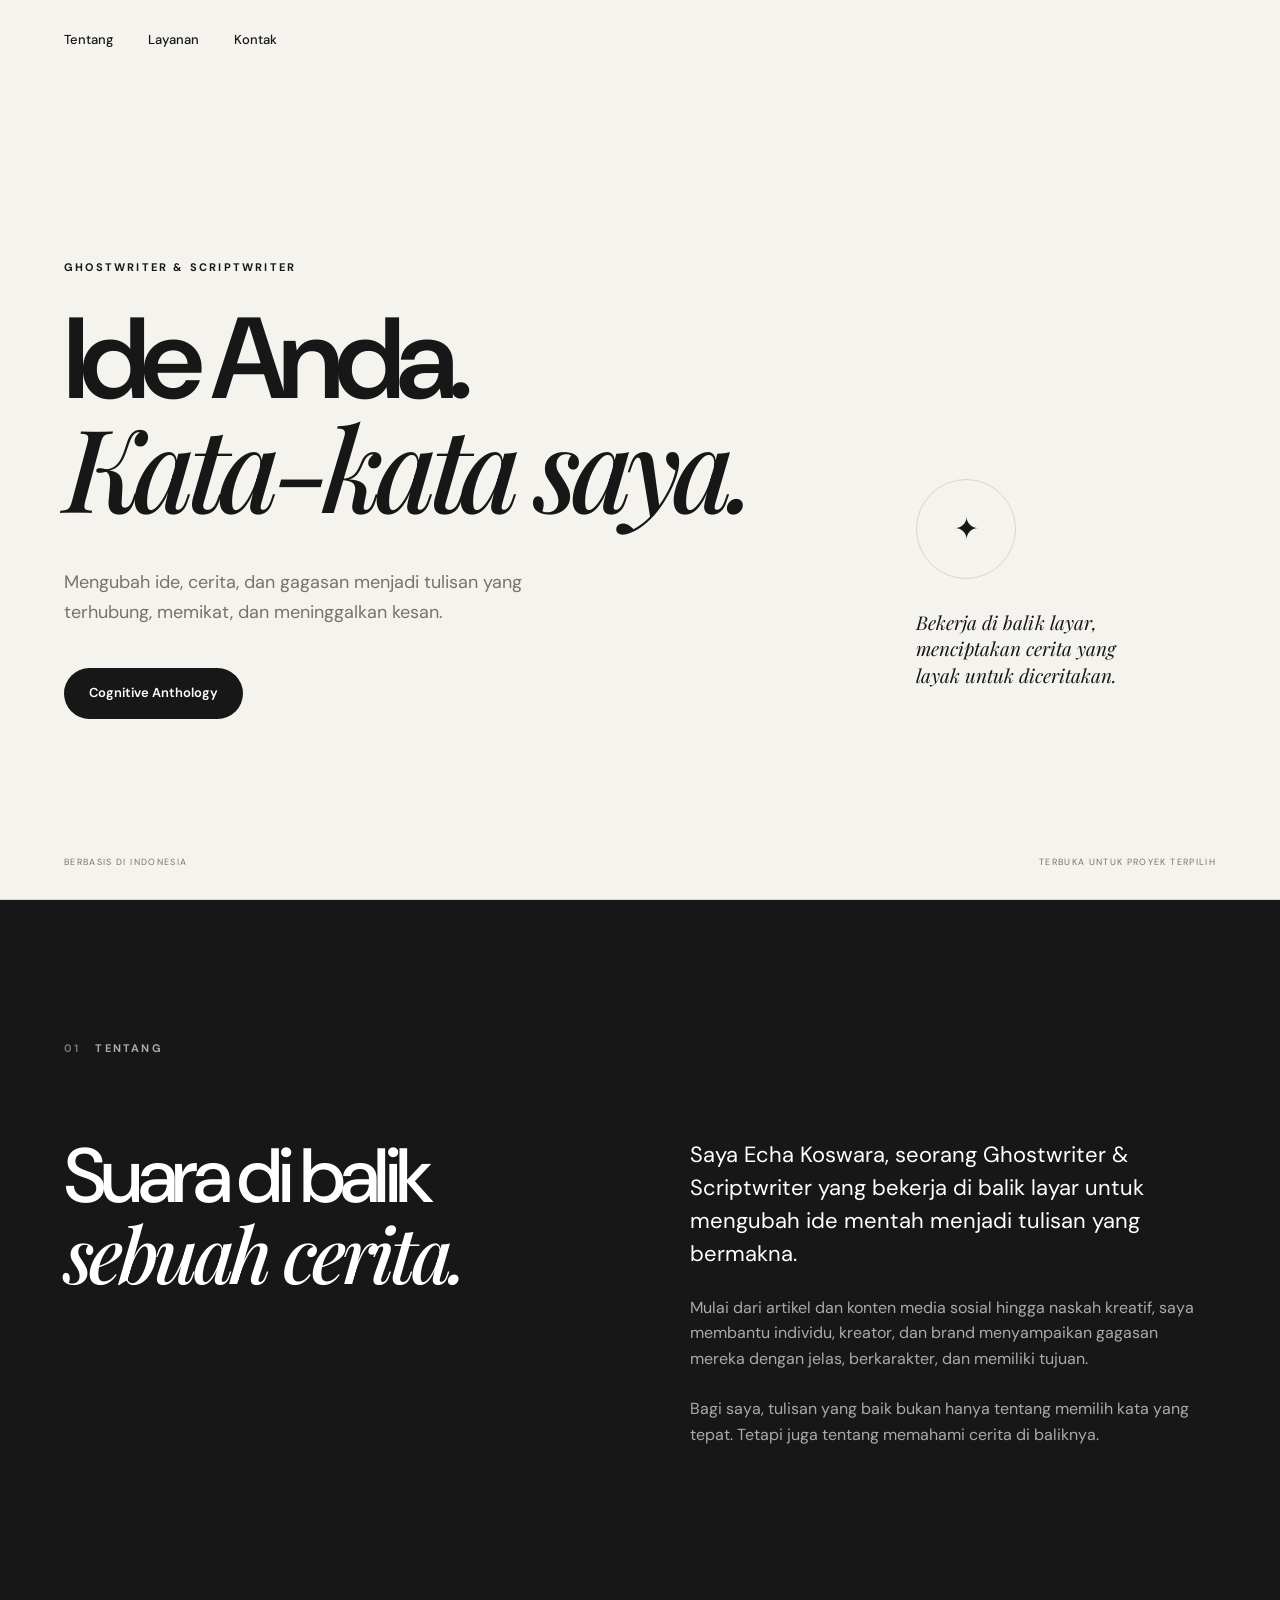
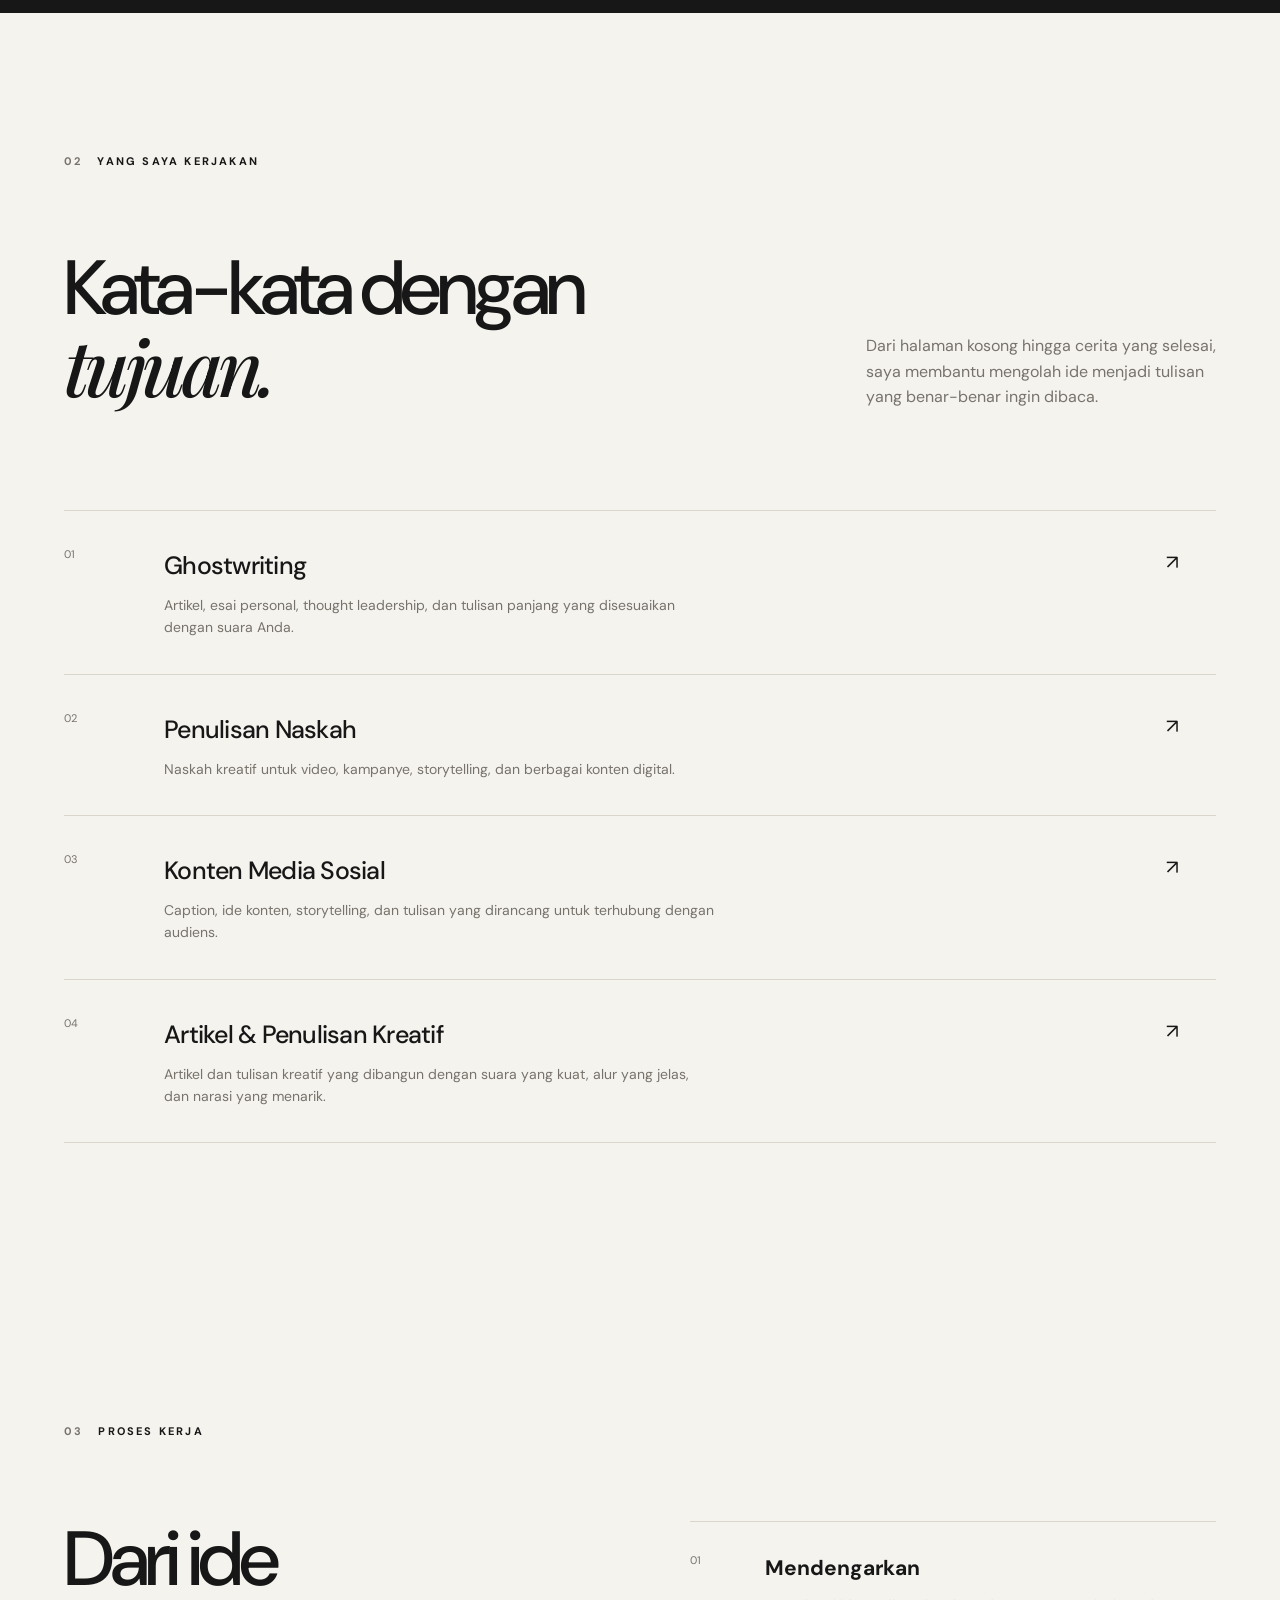
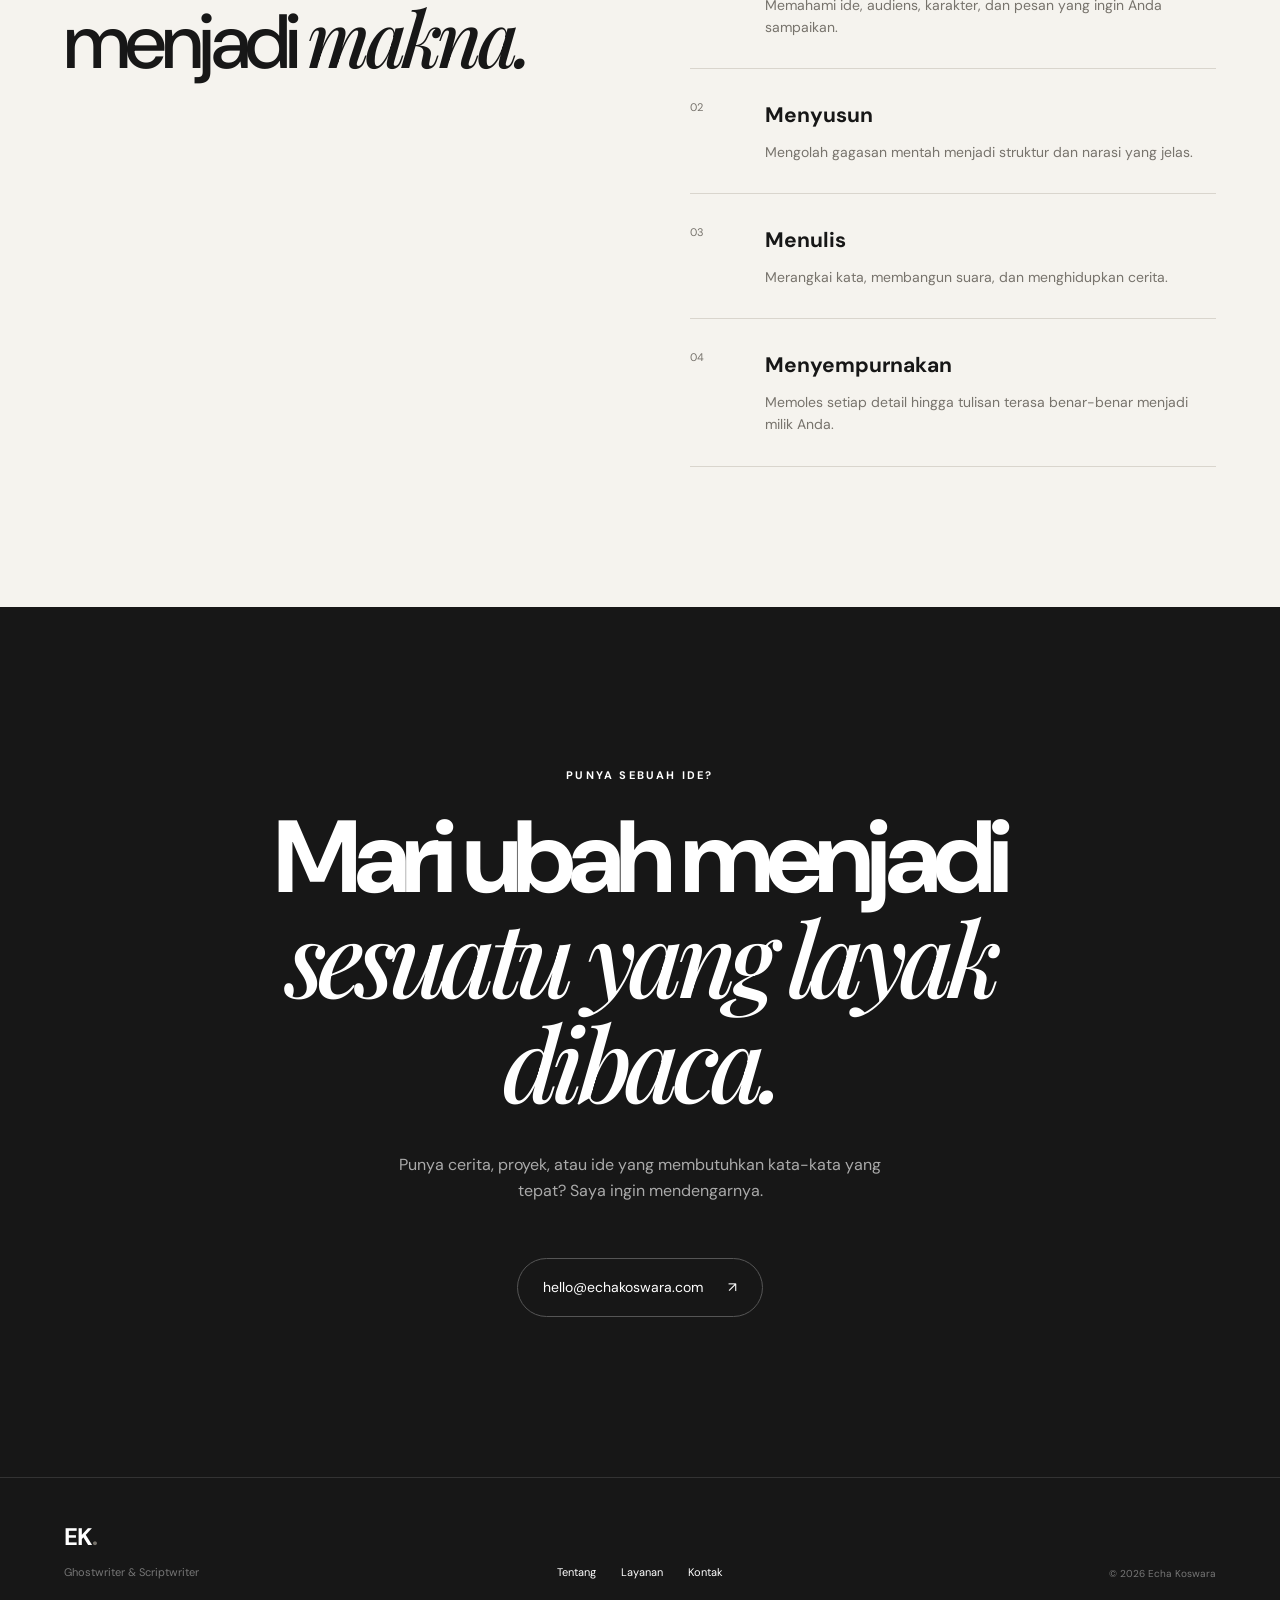
==== index.html @ 8ec965e2 "Update index.html" ====
<!DOCTYPE html>
<html lang="id">
<head>
    <meta charset="UTF-8">
    <meta name="viewport" content="width=device-width, initial-scale=1.0">
    <meta name="google-site-verification" content="iQ-U7JROlZzHnOO3vIZvN1holtlpdHGsAjuAypx9b2Y" />

    <title>Echa Koswara — Ghostwriter & Scriptwriter</title>
    <meta
        name="description"
        content="Echa Koswara adalah Ghostwriter & Scriptwriter yang mengubah ide menjadi tulisan, cerita, artikel, konten media sosial, dan naskah kreatif."
    >

    <link rel="stylesheet" href="style.css">

    <!-- Google Fonts -->
    <link rel="preconnect" href="https://fonts.googleapis.com">
    <link rel="preconnect" href="https://fonts.gstatic.com" crossorigin>

    <link
        href="https://fonts.googleapis.com/css2?family=DM+Sans:wght@400;500;600;700&family=Playfair+Display:ital,wght@0,500;0,600;1,500;1,600&display=swap"
        rel="stylesheet"
    >

<script type="application/ld+json">
{
  "@context": "https://schema.org",
  "@graph": [
    {
      "@type": "Person",
      "@id": "https://echa-koswara.github.io/#person",
      "name": "Echa Koswara",
      "url": "https://echa-koswara.github.io/",
      "jobTitle": "Ghostwriter & Scriptwriter",
      "description": "Echa Koswara adalah Ghostwriter & Scriptwriter yang mengubah ide, cerita, dan gagasan menjadi tulisan yang terhubung, memikat, dan meninggalkan kesan.",
     
    "sameAs": [
        "https://about.me/echakoswara",
        "https://medium.com/@mirrorless.bandung"
      ],
     
    "knowsAbout": [
        "Ghostwriting",
        "Scriptwriting",
        "Penulisan Kreatif",
        "Penulisan Artikel",
        "Konten Media Sosial",
        "Storytelling"
      ]
    },
    {
      "@type": "WebSite",
      "@id": "https://echa-koswara.github.io/#website",
      "url": "https://echa-koswara.github.io/",
      "name": "Echa Koswara — Ghostwriter & Scriptwriter",
      "description": "Portfolio dan profil Echa Koswara, Ghostwriter & Scriptwriter.",
      "publisher": {
        "@id": "https://echa-koswara.github.io/#person"
      },
      "inLanguage": "id-ID"
    }
  ]
}
</script>
    
</head>

<body>

    <!-- ================= NAVIGASI ================= -->
    <header class="navbar">
        <div class="container nav-container">

            <nav class="nav-links">
                <a href="#about">Tentang</a>
                <a href="#services">Layanan</a>
                <a href="#contact">Kontak</a>
            </nav>

        </div>
    </header>


    <main>

        <!-- ================= HERO ================= -->
        <section id="home" class="hero">

            <div class="container hero-container">

                <div class="hero-content">

                    <p class="eyebrow">
                        GHOSTWRITER & SCRIPTWRITER
                    </p>

                    <h1>
                        Ide Anda.
                        <br>
                        <em>Kata-kata saya.</em>
                    </h1>

                    <p class="hero-description">
                        Mengubah ide, cerita, dan gagasan menjadi tulisan
                        yang terhubung, memikat, dan meninggalkan kesan.
                    </p>

                    <div class="hero-actions">

                        <a href="/cognitive-anthologi/" class="button button-dark">
                            Cognitive Anthology 
                        </a>

                    </div>

                </div>


                <div class="hero-side">

                    <div class="hero-mark">
                        <span>✦</span>
                    </div>

                    <p>
                        Bekerja di balik layar,
                        menciptakan cerita yang layak untuk diceritakan.
                    </p>

                </div>

            </div>


            <div class="hero-bottom">

                <span>
                    BERBASIS DI INDONESIA
                </span>

                <span>
                    TERBUKA UNTUK PROYEK TERPILIH
                </span>

            </div>

        </section>


        <!-- ================= TENTANG ================= -->
        <section id="about" class="section about">

            <div class="container">

                <div class="section-label">
                    <span>01</span>
                    TENTANG
                </div>


                <div class="about-grid">

                    <div>

                        <h2>
                            Suara di balik
                            <em>sebuah cerita.</em>
                        </h2>

                    </div>


                    <div class="about-text">

                        <p class="large-text">
                            Saya Echa Koswara, seorang Ghostwriter &
                            Scriptwriter yang bekerja di balik layar
                            untuk mengubah ide mentah menjadi tulisan
                            yang bermakna.
                        </p>

                        <p>
                            Mulai dari artikel dan konten media sosial
                            hingga naskah kreatif, saya membantu individu,
                            kreator, dan brand menyampaikan gagasan mereka
                            dengan jelas, berkarakter, dan memiliki tujuan.
                        </p>

                        <p>
                            Bagi saya, tulisan yang baik bukan hanya
                            tentang memilih kata yang tepat. Tetapi juga
                            tentang memahami cerita di baliknya.
                        </p>

                    </div>

                </div>

            </div>

        </section>


        <!-- ================= LAYANAN ================= -->
        <section id="services" class="section services">

            <div class="container">

                <div class="section-label">
                    <span>02</span>
                    YANG SAYA KERJAKAN
                </div>


                <div class="services-header">

                    <h2>
                        Kata-kata dengan
                        <em>tujuan.</em>
                    </h2>

                    <p>
                        Dari halaman kosong hingga cerita yang selesai,
                        saya membantu mengolah ide menjadi tulisan
                        yang benar-benar ingin dibaca.
                    </p>

                </div>


                <div class="service-list">

                    <!-- SERVICE 01 -->
                    <article class="service-item">

                        <span class="service-number">
                            01
                        </span>

                        <div>

                            <h3>
                                Ghostwriting
                            </h3>

                            <p>
                                Artikel, esai personal, thought leadership,
                                dan tulisan panjang yang disesuaikan
                                dengan suara Anda.
                            </p>

                        </div>

                        <span class="service-arrow">
                            ↗
                        </span>

                    </article>


                    <!-- SERVICE 02 -->
                    <article class="service-item">

                        <span class="service-number">
                            02
                        </span>

                        <div>

                            <h3>
                                Penulisan Naskah
                            </h3>

                            <p>
                                Naskah kreatif untuk video, kampanye,
                                storytelling, dan berbagai konten digital.
                            </p>

                        </div>

                        <span class="service-arrow">
                            ↗
                        </span>

                    </article>


                    <!-- SERVICE 03 -->
                    <article class="service-item">

                        <span class="service-number">
                            03
                        </span>

                        <div>

                            <h3>
                                Konten Media Sosial
                            </h3>

                            <p>
                                Caption, ide konten, storytelling,
                                dan tulisan yang dirancang untuk
                                terhubung dengan audiens.
                            </p>

                        </div>

                        <span class="service-arrow">
                            ↗
                        </span>

                    </article>


                    <!-- SERVICE 04 -->
                    <article class="service-item">

                        <span class="service-number">
                            04
                        </span>

                        <div>

                            <h3>
                                Artikel & Penulisan Kreatif
                            </h3>

                            <p>
                                Artikel dan tulisan kreatif yang
                                dibangun dengan suara yang kuat,
                                alur yang jelas, dan narasi yang menarik.
                            </p>

                        </div>

                        <span class="service-arrow">
                            ↗
                        </span>

                    </article>

                </div>

            </div>

        </section>


        <!-- ================= PROSES ================= -->
        <section class="section process">

            <div class="container">

                <div class="section-label">
                    <span>03</span>
                    PROSES KERJA
                </div>


                <div class="process-grid">

                    <div>

                        <h2>
                            Dari ide
                            <br>
                            menjadi <em>makna.</em>
                        </h2>

                    </div>


                    <div class="process-list">

                        <!-- PROSES 01 -->
                        <div class="process-item">

                            <span>
                                01
                            </span>

                            <div>

                                <h3>
                                    Mendengarkan
                                </h3>

                                <p>
                                    Memahami ide, audiens, karakter,
                                    dan pesan yang ingin Anda sampaikan.
                                </p>

                            </div>

                        </div>


                        <!-- PROSES 02 -->
                        <div class="process-item">

                            <span>
                                02
                            </span>

                            <div>

                                <h3>
                                    Menyusun
                                </h3>

                                <p>
                                    Mengolah gagasan mentah menjadi
                                    struktur dan narasi yang jelas.
                                </p>

                            </div>

                        </div>


                        <!-- PROSES 03 -->
                        <div class="process-item">

                            <span>
                                03
                            </span>

                            <div>

                                <h3>
                                    Menulis
                                </h3>

                                <p>
                                    Merangkai kata, membangun suara,
                                    dan menghidupkan cerita.
                                </p>

                            </div>

                        </div>


                        <!-- PROSES 04 -->
                        <div class="process-item">

                            <span>
                                04
                            </span>

                            <div>

                                <h3>
                                    Menyempurnakan
                                </h3>

                                <p>
                                    Memoles setiap detail hingga tulisan
                                    terasa benar-benar menjadi milik Anda.
                                </p>

                            </div>

                        </div>

                    </div>

                </div>

            </div>

        </section>


        <!-- ================= KONTAK ================= -->
        <section id="contact" class="contact">

            <div class="container contact-container">

                <p class="eyebrow">
                    PUNYA SEBUAH IDE?
                </p>

                <h2>
                    Mari ubah menjadi
                    <br>
                    <em>sesuatu yang layak dibaca.</em>
                </h2>

                <p>
                    Punya cerita, proyek, atau ide yang membutuhkan
                    kata-kata yang tepat? Saya ingin mendengarnya.
                </p>

                <a
                    href="mirrorless.bandung@gmail.com"
                    class="contact-button"
                >
                    hello@echakoswara.com
                    <span>↗</span>
                </a>

            </div>

        </section>

    </main>


    <!-- ================= FOOTER ================= -->
    <footer>

        <div class="container footer-container">

            <div>

                <a href="#home" class="logo">
                    EK<span>.</span>
                </a>

                <p>
                    Ghostwriter & Scriptwriter
                </p>

            </div>


            <div class="footer-links">

                <a href="#about">
                    Tentang
                </a>

                <a href="#services">
                    Layanan
                </a>

                <a href="#contact">
                    Kontak
                </a>

            </div>


            <div class="copyright">
                © 2026 Echa Koswara
            </div>

        </div>

    </footer>

</body>
</html>
---- style.css ----
/* =====================================================
   RESET
===================================================== */

* {
    margin: 0;
    padding: 0;
    box-sizing: border-box;
}

html {
    scroll-behavior: smooth;
}

body {
    font-family: "DM Sans", sans-serif;
    background: #f5f3ee;
    color: #171717;
    line-height: 1.6;
}

a {
    color: inherit;
    text-decoration: none;
}

img {
    max-width: 100%;
    display: block;
}


/* =====================================================
   VARIABLES
===================================================== */

:root {
    --background: #f5f3ee;
    --dark: #171717;
    --muted: #77736c;
    --line: #d9d5cd;
    --white: #ffffff;

    --container: 1180px;
}


/* =====================================================
   GLOBAL
===================================================== */

.container {
    width: min(90%, var(--container));
    margin: 0 auto;
}

.section {
    padding: 140px 0;
}

.section-label {
    display: flex;
    align-items: center;
    gap: 15px;

    margin-bottom: 80px;

    font-size: 11px;
    font-weight: 700;
    letter-spacing: 0.2em;
}

.section-label span {
    color: var(--muted);
}


/* =====================================================
   NAVIGATION
===================================================== */

.navbar {
    position: absolute;
    top: 0;
    left: 0;
    width: 100%;
    z-index: 10;
    padding: 30px 0;
}

.nav-container {
    display: flex;
    align-items: center;
    justify-content: space-between;
}

.logo {
    font-size: 24px;
    font-weight: 700;
    letter-spacing: -0.05em;
}

.logo span {
    color: #77736c;
}

.nav-links {
    display: flex;
    gap: 35px;

    font-size: 13px;
    font-weight: 500;
}

.nav-links a {
    position: relative;
}

.nav-links a::after {
    content: "";

    position: absolute;
    left: 0;
    bottom: -5px;

    width: 0;
    height: 1px;

    background: currentColor;

    transition: width 0.3s ease;
}

.nav-links a:hover::after {
    width: 100%;
}

.nav-button {
    padding: 11px 20px;

    border: 1px solid var(--dark);
    border-radius: 100px;

    font-size: 12px;
    font-weight: 600;

    transition: 0.3s ease;
}

.nav-button:hover {
    background: var(--dark);
    color: var(--white);
}


/* =====================================================
   HERO
===================================================== */

.hero {
    min-height: 100vh;
    padding-top: 180px;
    padding-bottom: 100px;

    display: flex;
    flex-direction: column;
    justify-content: center;

    position: relative;

    border-bottom: 1px solid var(--line);
}

.hero-container {
    width: min(90%, 1180px);
    margin-left: auto;
    margin-right: auto;

    display: grid;
    grid-template-columns: minmax(0, 1fr) 300px;
    gap: 80px;
    align-items: center;
}

.eyebrow {
    font-size: 11px;
    font-weight: 700;
    letter-spacing: 0.2em;
    margin-bottom: 25px;
}

.hero-content {
    position: relative;
    z-index: 1;
}

.hero .eyebrow {
    display: block;
    margin-bottom: 30px;
    line-height: 1.4;
}

.hero h1 {
    font-size: clamp(60px, 9vw, 125px);
    line-height: 0.92;
    letter-spacing: -0.07em;
    font-weight: 600;
}

.hero h1 em {
    font-family: "Playfair Display", serif;
    font-weight: 500;
}

.hero-description {
    max-width: 510px;

    margin-top: 40px;

    font-size: 18px;
    line-height: 1.7;
    color: var(--muted);
}

.hero-actions {
    display: flex;
    align-items: center;
    gap: 30px;

    margin-top: 40px;
}

.button {
    display: inline-block;

    padding: 15px 25px;

    border-radius: 100px;

    font-size: 13px;
    font-weight: 600;

    transition: 0.3s ease;
}

.button-dark {
    background: var(--dark);
    color: var(--white);
}

.button-dark:hover {
    transform: translateY(-3px);
}

.text-link {
    font-size: 13px;
    font-weight: 600;

    border-bottom: 1px solid var(--dark);
    padding-bottom: 4px;
}

.hero-side {
    align-self: end;

    padding-bottom: 30px;
}

.hero-mark {
    width: 100px;
    height: 100px;

    display: flex;
    align-items: center;
    justify-content: center;

    border: 1px solid var(--line);
    border-radius: 50%;

    margin-bottom: 30px;
}

.hero-mark span {
    font-size: 30px;
}

.hero-side p {
    max-width: 220px;

    font-family: "Playfair Display", serif;
    font-style: italic;

    font-size: 19px;
    line-height: 1.4;
}

.hero-bottom {
    position: absolute;
    bottom: 30px;
    left: 50%;

    width: min(90%, var(--container));

    transform: translateX(-50%);

    display: flex;
    justify-content: space-between;

    font-size: 9px;
    letter-spacing: 0.15em;
    color: var(--muted);
}


/* =====================================================
   ABOUT
===================================================== */

.about {
    background: var(--dark);
    color: var(--white);
}

.about .section-label {
    color: #aaa;
}

.about-grid {
    display: grid;
    grid-template-columns: 1fr 1fr;
    gap: 100px;
}

.about h2,
.services h2,
.work h2,
.process h2 {
    font-size: clamp(45px, 6vw, 80px);
    line-height: 1;
    letter-spacing: -0.06em;
    font-weight: 500;
}

.about h2 em,
.services h2 em,
.work h2 em,
.process h2 em,
.contact h2 em {
    font-family: "Playfair Display", serif;
    font-weight: 500;
}

.about-text {
    max-width: 550px;
}

.about-text p {
    color: #aaa;
    margin-bottom: 25px;
}

.about-text .large-text {
    color: var(--white);

    font-size: 22px;
    line-height: 1.5;
}


/* =====================================================
   SERVICES
===================================================== */

.services-header {
    display: grid;
    grid-template-columns: 1fr 350px;
    gap: 80px;

    margin-bottom: 100px;
}

.services-header p,
.work-header p {
    color: var(--muted);
    align-self: end;
}

.service-list {
    border-top: 1px solid var(--line);
}

.service-item {
    display: grid;
    grid-template-columns: 70px 1fr 50px;
    gap: 30px;

    padding: 35px 0;

    border-bottom: 1px solid var(--line);

    transition: padding 0.3s ease;
}

.service-item:hover {
    padding-left: 15px;
    padding-right: 15px;
}

.service-number {
    font-size: 11px;
    color: var(--muted);
}

.service-item h3 {
    margin-bottom: 8px;

    font-size: 25px;
    font-weight: 500;
    letter-spacing: -0.03em;
}

.service-item p {
    max-width: 550px;

    color: var(--muted);
    font-size: 14px;
}

.service-arrow {
    font-size: 20px;
}


/* =====================================================
   WORK
===================================================== */

.work {
    background: #ebe8e1;
}

.work-header {
    display: grid;
    grid-template-columns: 1fr 300px;
    gap: 80px;

    margin-bottom: 80px;
}

.work-grid {
    display: grid;
    grid-template-columns: 1.3fr 1fr;
    gap: 30px;
}

.work-card {
    background: var(--background);
}

.work-card.featured {
    grid-row: span 2;
}

.work-image {
    height: 330px;

    background:
        linear-gradient(
            135deg,
            #242424,
            #77736c
        );

    display: flex;
    align-items: center;
    justify-content: center;

    color: white;
}

.featured .work-image {
    height: 500px;
}

.work-image-two {
    background:
        linear-gradient(
            135deg,
            #aaa49a,
            #373737
        );
}

.work-image-three {
    background:
        linear-gradient(
            135deg,
            #4b4945,
            #bdb8ad
        );
}

.work-image span {
    font-family: "Playfair Display", serif;
    font-size: 80px;
    opacity: 0.5;
}

.work-info {
    padding: 25px;
}

.work-info > span {
    font-size: 9px;
    font-weight: 700;
    letter-spacing: 0.15em;
    color: var(--muted);
}

.work-info h3 {
    max-width: 500px;

    margin: 12px 0 25px;

    font-size: 25px;
    line-height: 1.2;
    font-weight: 500;
    letter-spacing: -0.03em;
}

.work-info a {
    font-size: 12px;
    font-weight: 600;

    border-bottom: 1px solid var(--dark);
    padding-bottom: 3px;
}


/* =====================================================
   PROCESS
===================================================== */

.process-grid {
    display: grid;
    grid-template-columns: 1fr 1fr;
    gap: 100px;
}

.process-list {
    border-top: 1px solid var(--line);
}

.process-item {
    display: grid;
    grid-template-columns: 50px 1fr;
    gap: 25px;

    padding: 30px 0;

    border-bottom: 1px solid var(--line);
}

.process-item > span {
    font-size: 11px;
    color: var(--muted);
}

.process-item h3 {
    font-size: 21px;
    margin-bottom: 8px;
}

.process-item p {
    max-width: 450px;

    font-size: 14px;
    color: var(--muted);
}


/* =====================================================
   CONTACT
===================================================== */

.contact {
    padding: 160px 0;

    background: var(--dark);
    color: var(--white);

    text-align: center;
}

.contact-container {
    display: flex;
    flex-direction: column;
    align-items: center;
}

.contact h2 {
    max-width: 900px;

    font-size: clamp(50px, 8vw, 110px);
    line-height: 0.95;
    letter-spacing: -0.07em;
}

.contact > .container > p:not(.eyebrow) {
    max-width: 500px;

    margin: 35px auto;

    color: #aaa;
}

.contact-button {
    display: inline-flex;
    align-items: center;
    gap: 25px;

    margin-top: 20px;

    padding: 17px 25px;

    border: 1px solid #555;
    border-radius: 100px;

    font-size: 14px;

    transition: 0.3s ease;
}

.contact-button:hover {
    background: var(--white);
    color: var(--dark);
}


/* =====================================================
   FOOTER
===================================================== */

footer {
    background: var(--dark);
    color: var(--white);

    border-top: 1px solid #333;

    padding: 40px 0;
}

.footer-container {
    display: grid;
    grid-template-columns: 1fr 1fr 1fr;

    align-items: end;
}

footer p {
    margin-top: 8px;

    color: #777;

    font-size: 11px;
}

.footer-links {
    display: flex;
    justify-content: center;
    gap: 25px;

    font-size: 11px;
}

.footer-links a:hover {
    text-decoration: underline;
}

.copyright {
    text-align: right;

    color: #777;

    font-size: 10px;
}


/* =====================================================
   RESPONSIVE — TABLET
===================================================== */

@media (max-width: 900px) {

    .section {
        padding: 100px 0;
    }

    .hero-container {
        grid-template-columns: 1fr;
    }

    .hero-side {
        display: none;
    }

    .about-grid,
    .process-grid {
        grid-template-columns: 1fr;
        gap: 60px;
    }

    .services-header,
    .work-header {
        grid-template-columns: 1fr;
        gap: 30px;
    }

    .work-grid {
        grid-template-columns: 1fr;
    }

    .work-card.featured {
        grid-row: auto;
    }

    .featured .work-image {
        height: 400px;
    }

    .footer-container {
        grid-template-columns: 1fr;
        gap: 30px;
    }

    .footer-links {
        justify-content: flex-start;
    }

    .copyright {
        text-align: left;
    }
}


/* =====================================================
   RESPONSIVE — MOBILE
===================================================== */

@media (max-width: 600px) {

    .navbar {
        padding: 22px 0;
    }

    .nav-links {
        display: none;
    }

    .nav-button {
        padding: 9px 16px;
    }

    .hero {
        min-height: 100svh;
        padding-top: 100px;
    }

    .hero h1 {
        font-size: clamp(60px, 18vw, 100px);
    }

    .hero-description {
        font-size: 16px;
        margin-top: 30px;
    }

    .hero-actions {
        flex-direction: column;
        align-items: flex-start;
        gap: 20px;
    }

    .hero-bottom {
        display: none;
    }

    .section {
        padding: 80px 0;
    }

    .section-label {
        margin-bottom: 50px;
    }

    .about h2,
    .services h2,
    .work h2,
    .process h2 {
        font-size: 48px;
    }

    .about-text .large-text {
        font-size: 19px;
    }

    .service-item {
        grid-template-columns: 35px 1fr;
        gap: 15px;
    }

    .service-arrow {
        display: none;
    }

    .service-item h3 {
        font-size: 21px;
    }

    .work-grid {
        gap: 20px;
    }

    .work-image,
    .featured .work-image {
        height: 300px;
    }

    .work-info h3 {
        font-size: 21px;
    }

    .process-item {
        grid-template-columns: 35px 1fr;
        gap: 15px;
    }

    .contact {
        padding: 100px 0;
    }

    .contact h2 {
        font-size: 55px;
    }

    .contact-button {
        font-size: 12px;
        padding: 14px 18px;
    }

    .footer-links {
        flex-wrap: wrap;
        gap: 15px;
    }
}
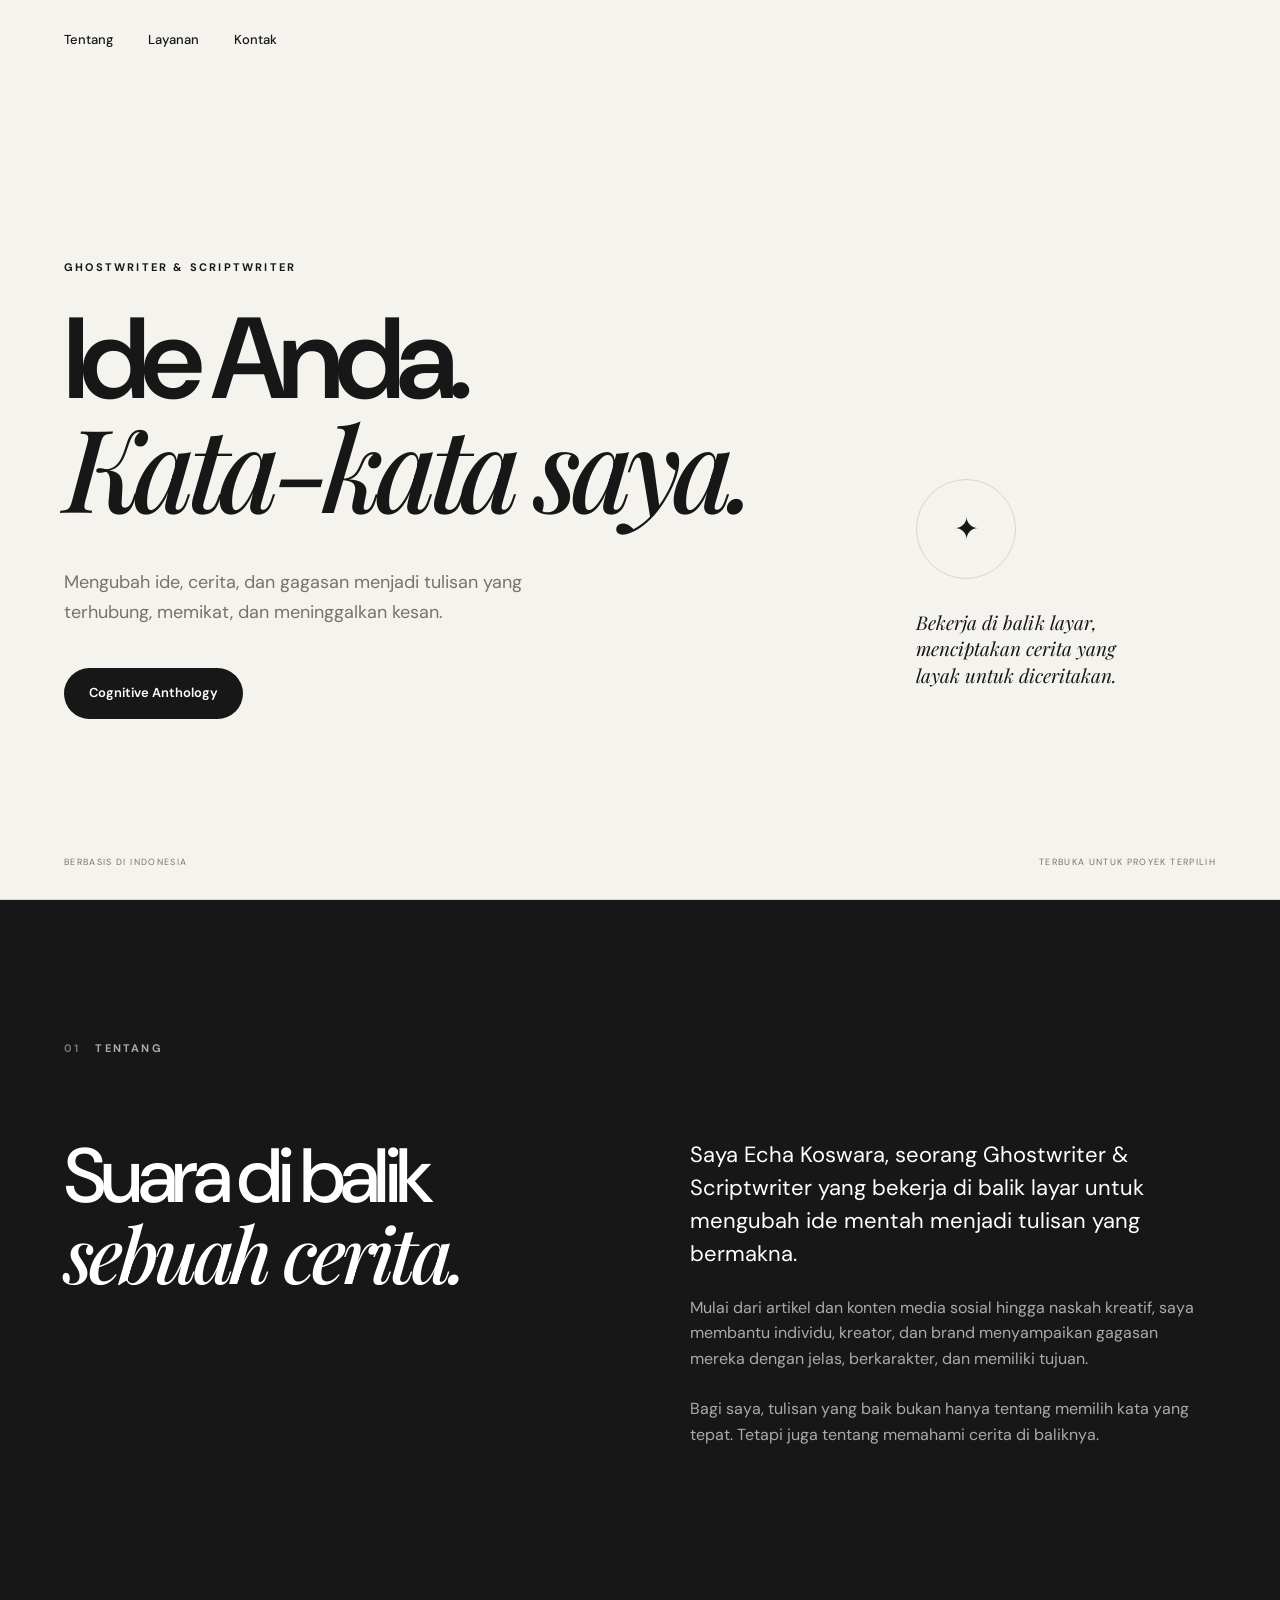
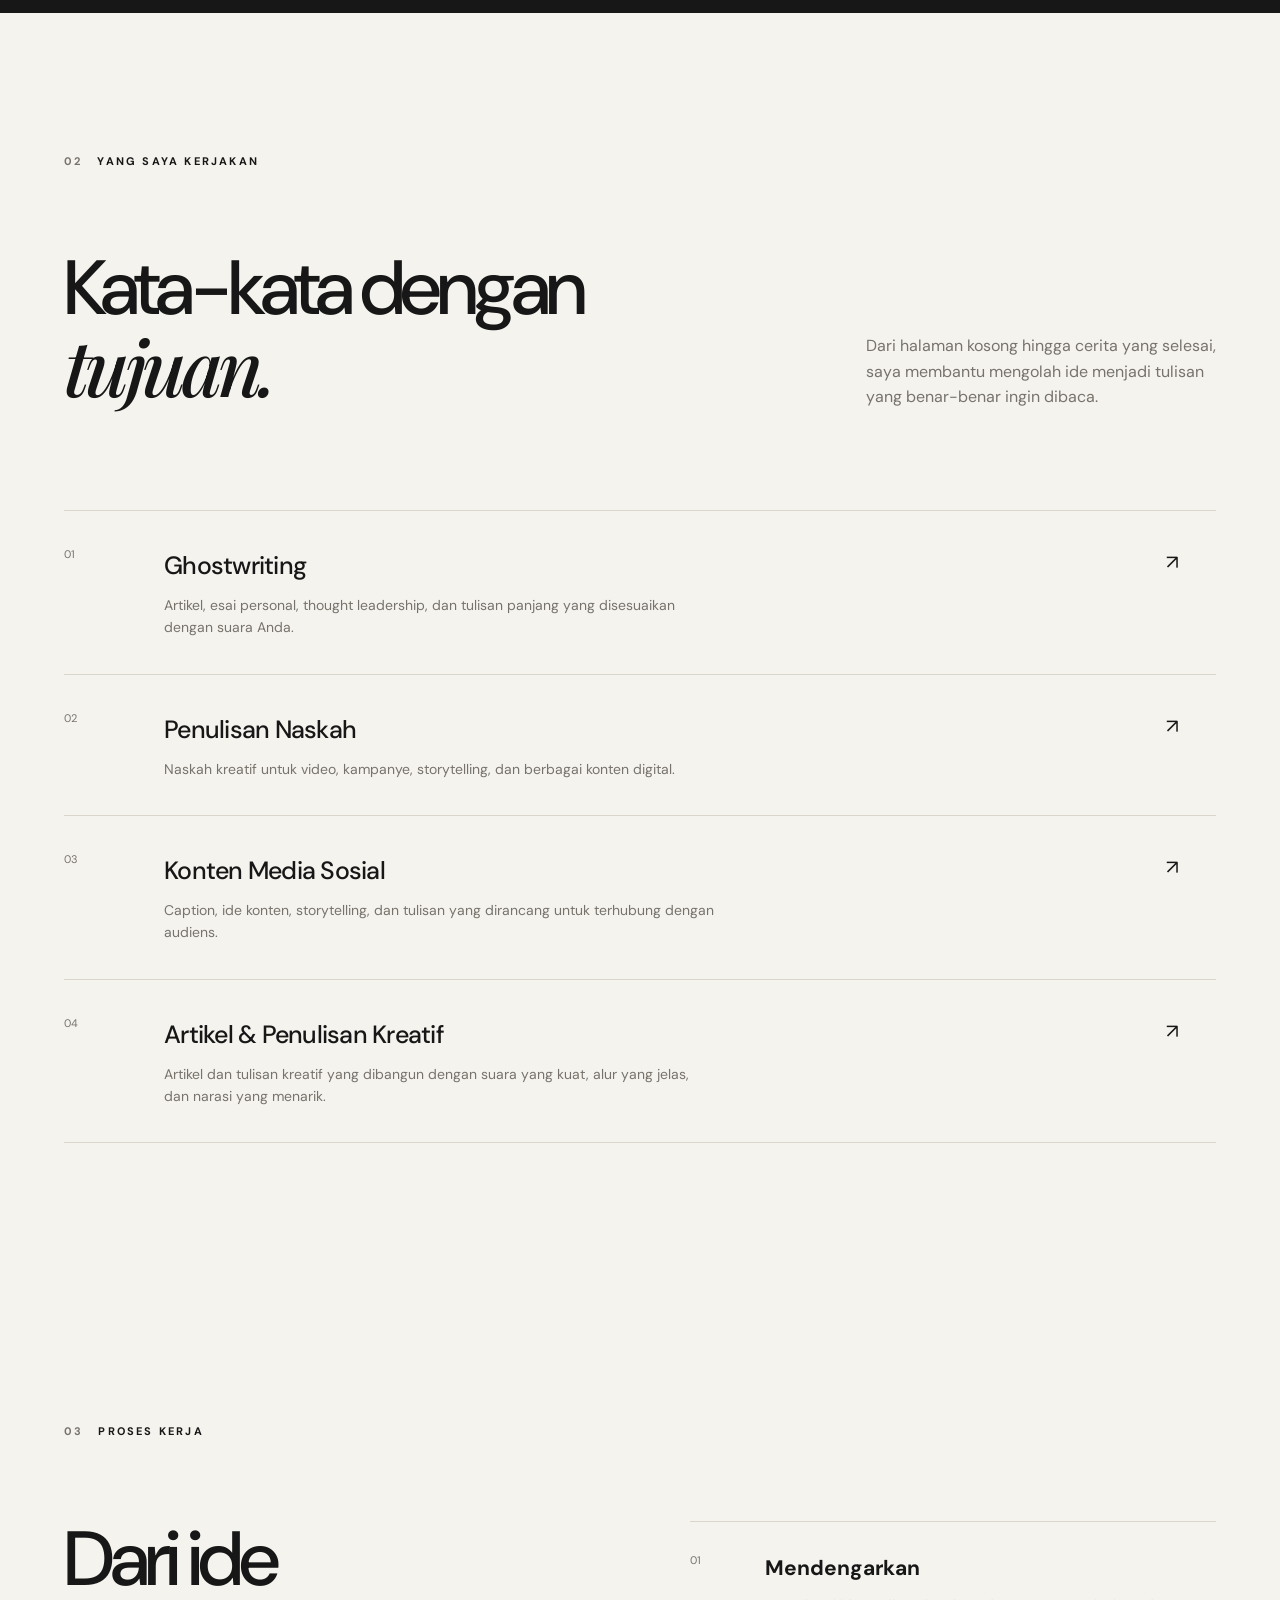
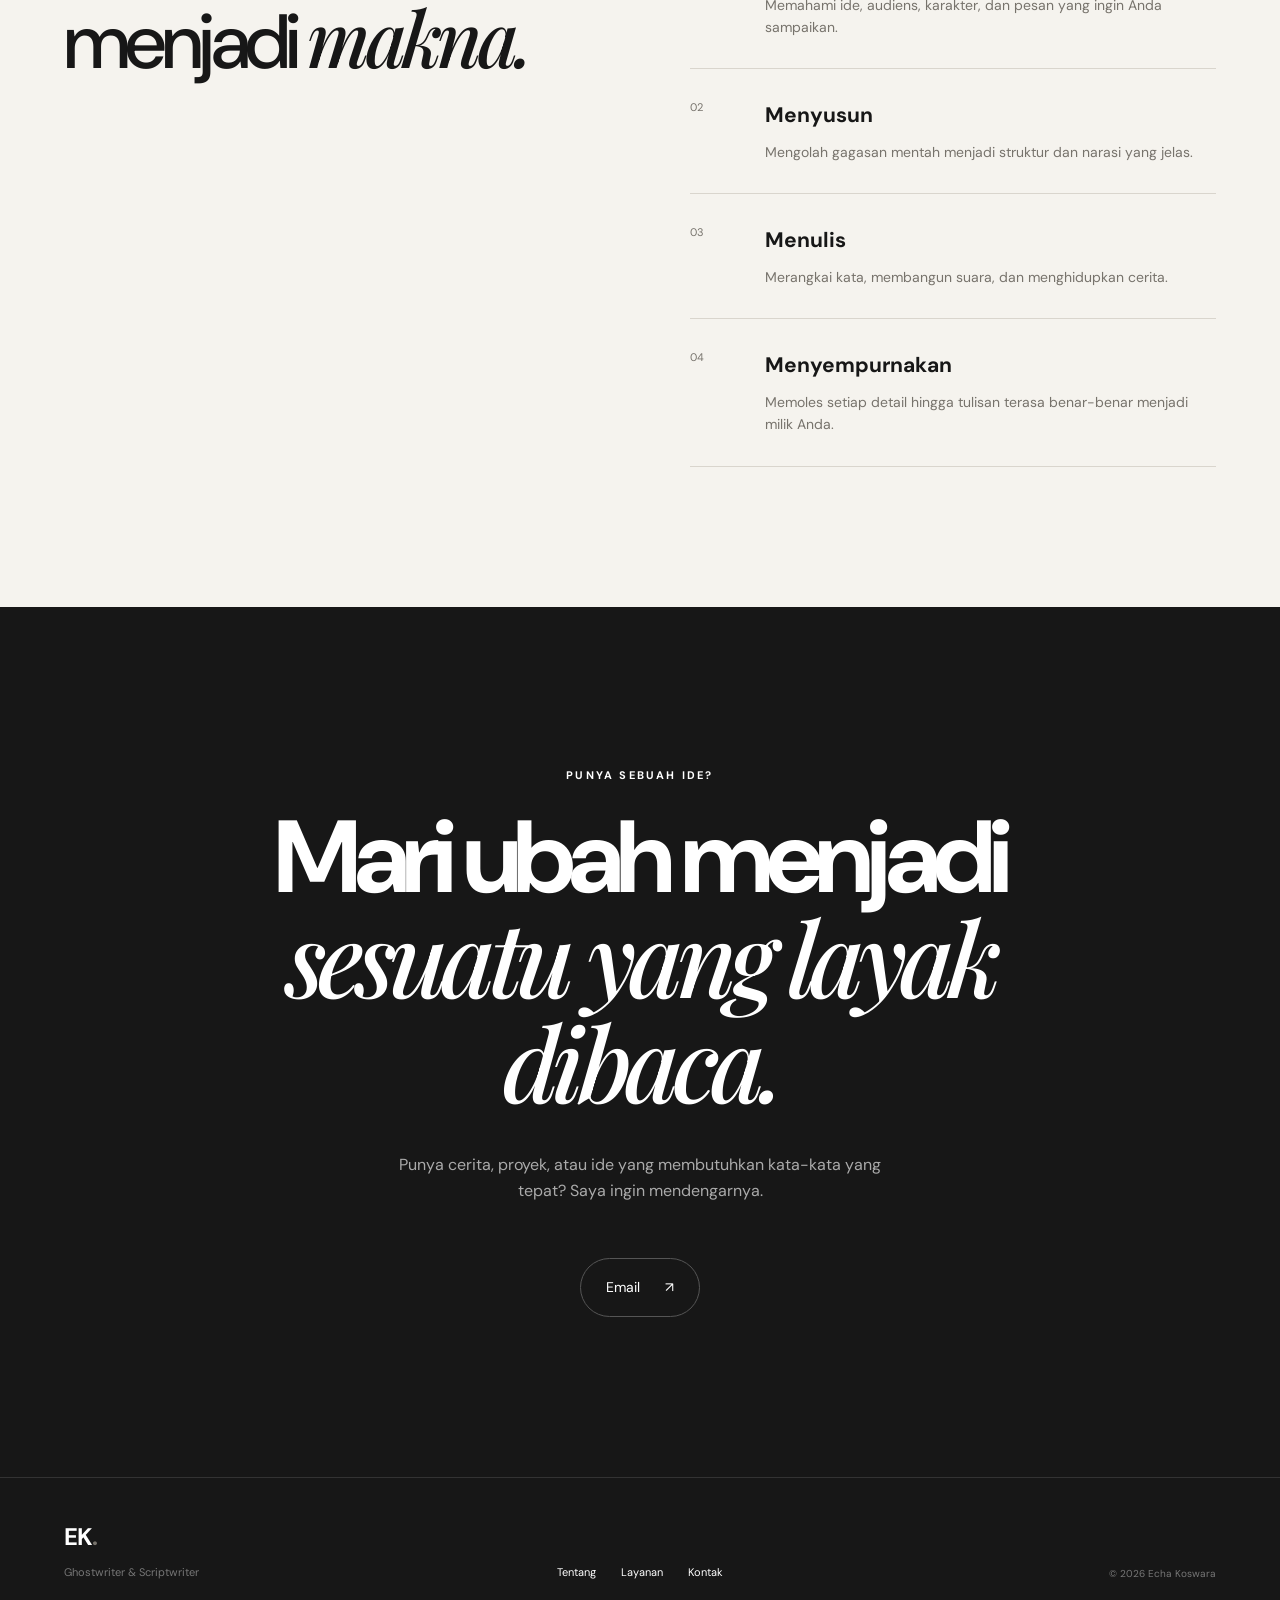
==== commit 84738a13: "Update index.html" ====
--- a/index.html
+++ b/index.html
@@ -37,6 +37,8 @@
      
     "sameAs": [
         "https://about.me/echakoswara",
+        "https://www.indonesiana.id/profil/50734/echakoswara",
+        "https://substack.com/@echakoswara",
         "https://medium.com/@mirrorless.bandung"
       ],
      
@@ -108,7 +110,7 @@
 
                     <div class="hero-actions">
 
-                        <a href="/cognitive-anthologi/" class="button button-dark">
+                        <a href="/cognitive-anthology/" class="button button-dark">
                             Cognitive Anthology 
                         </a>
 
@@ -495,10 +497,10 @@
                 </p>
 
                 <a
-                    href="mirrorless.bandung@gmail.com"
+                    href="https://mirrorless.bandung@gmail.com"
                     class="contact-button"
                 >
-                    hello@echakoswara.com
+                    Email
                     <span>↗</span>
                 </a>
 
--- a/style.css
+++ b/style.css
@@ -853,3 +853,398 @@
         gap: 15px;
     }
 }
+
+/* =========================================
+   COGNITIVE ANTHOLOGY
+   ========================================= */
+
+.anthology {
+    padding: 150px 0 120px;
+}
+
+.anthology-header {
+    max-width: 900px;
+    padding-bottom: 90px;
+    border-bottom: 1px solid var(--line);
+}
+
+.anthology-label {
+    display: block;
+    margin-bottom: 30px;
+    font-size: 12px;
+    letter-spacing: 0.18em;
+    text-transform: uppercase;
+    color: var(--muted);
+}
+
+.anthology-title {
+    margin: 0;
+    font-family: "Playfair Display", serif;
+    font-size: clamp(58px, 8vw, 120px);
+    line-height: 0.92;
+    letter-spacing: -0.06em;
+    font-weight: 500;
+}
+
+.anthology-title em {
+    font-weight: 400;
+}
+
+.anthology-intro {
+    max-width: 650px;
+    margin-top: 45px;
+    font-size: 20px;
+    line-height: 1.7;
+    color: var(--muted);
+}
+
+.anthology-meta {
+    display: flex;
+    justify-content: space-between;
+    margin-top: 30px;
+    font-size: 11px;
+    letter-spacing: 0.12em;
+    text-transform: uppercase;
+    color: var(--muted);
+}
+
+
+/* Thoughts */
+
+.thoughts {
+    margin-top: 100px;
+}
+
+.thought {
+    display: grid;
+    grid-template-columns: 80px 1fr 180px;
+    gap: 40px;
+
+    padding: 45px 0;
+
+    border-bottom: 1px solid var(--line);
+
+    text-decoration: none;
+    color: var(--dark);
+
+    transition: opacity 0.3s ease;
+}
+
+.thought:hover {
+    opacity: 0.55;
+}
+
+.thought-number {
+    font-family: "Playfair Display", serif;
+    font-size: 20px;
+    color: var(--muted);
+}
+
+.thought-content h2 {
+    margin: 0 0 15px;
+
+    font-family: "Playfair Display", serif;
+    font-size: clamp(28px, 3vw, 42px);
+    line-height: 1.1;
+
+    font-weight: 500;
+    letter-spacing: -0.03em;
+}
+
+.thought-content p {
+    max-width: 650px;
+    margin: 0;
+
+    font-size: 16px;
+    line-height: 1.7;
+
+    color: var(--muted);
+}
+
+.thought-category {
+    align-self: start;
+
+    font-size: 10px;
+    line-height: 1.5;
+
+    letter-spacing: 0.14em;
+    text-transform: uppercase;
+
+    color: var(--muted);
+    text-align: right;
+}
+
+
+/* Closing Note */
+
+.anthology-note {
+    max-width: 700px;
+    margin-top: 100px;
+    padding-left: 30px;
+
+    border-left: 1px solid var(--dark);
+}
+
+.anthology-note p {
+    margin: 0;
+
+    font-family: "Playfair Display", serif;
+    font-size: 25px;
+    line-height: 1.5;
+}
+
+
+/* Back */
+
+.back-home {
+    display: inline-block;
+    margin-top: 80px;
+
+    font-size: 12px;
+    letter-spacing: 0.12em;
+    text-transform: uppercase;
+
+    color: var(--dark);
+    text-decoration: none;
+}
+
+.back-home:hover {
+    opacity: 0.6;
+}
+
+
+/* =========================================
+   COGNITIVE ANTHOLOGY — MOBILE
+   ========================================= */
+
+@media (max-width: 700px) {
+
+    .anthology {
+        padding-top: 130px;
+    }
+
+    .anthology-title {
+        font-size: clamp(54px, 16vw, 90px);
+    }
+
+    .anthology-intro {
+        font-size: 17px;
+    }
+
+    .anthology-meta {
+        flex-direction: column;
+        gap: 10px;
+    }
+
+    .thought {
+        grid-template-columns: 40px 1fr;
+        gap: 20px;
+    }
+
+    .thought-category {
+        grid-column: 2;
+        text-align: left;
+    }
+
+    .anthology-note p {
+        font-size: 21px;
+    }
+}
+
+/* =========================================
+   COGNITIVE ANTHOLOGY — ARTICLE
+   ========================================= */
+
+.thought-article {
+    padding: 160px 0 120px;
+}
+
+.thought-article-header {
+    max-width: 1000px;
+    padding-bottom: 70px;
+    border-bottom: 1px solid var(--line);
+}
+
+.thought-article-label {
+    display: block;
+    margin-bottom: 35px;
+
+    font-size: 11px;
+    letter-spacing: 0.18em;
+    text-transform: uppercase;
+
+    color: var(--muted);
+}
+
+.thought-article-header h1 {
+    max-width: 950px;
+    margin: 0;
+
+    font-family: "Playfair Display", serif;
+    font-size: clamp(52px, 7vw, 100px);
+    line-height: 0.98;
+
+    letter-spacing: -0.055em;
+    font-weight: 500;
+}
+
+.thought-article-header h1 em {
+    font-weight: 400;
+}
+
+.thought-article-meta {
+    display: flex;
+    justify-content: space-between;
+
+    margin-top: 50px;
+
+    font-size: 11px;
+    letter-spacing: 0.12em;
+    text-transform: uppercase;
+
+    color: var(--muted);
+}
+
+
+/* Article Body */
+
+.thought-article-body {
+    max-width: 720px;
+    margin: 100px auto 0;
+}
+
+.thought-article-body p {
+    margin: 0 0 30px;
+
+    font-size: 18px;
+    line-height: 1.85;
+}
+
+.thought-article-body .lead {
+    margin-bottom: 60px;
+
+    font-family: "Playfair Display", serif;
+    font-size: 27px;
+    line-height: 1.55;
+}
+
+.thought-article-body h2 {
+    margin: 90px 0 30px;
+
+    font-family: "Playfair Display", serif;
+    font-size: 38px;
+    line-height: 1.15;
+
+    font-weight: 500;
+    letter-spacing: -0.03em;
+}
+
+
+/* Quotes */
+
+.thought-article-body blockquote {
+    margin: 70px 0;
+    padding: 35px 0 35px 35px;
+
+    border-left: 1px solid var(--dark);
+
+    font-family: "Playfair Display", serif;
+    font-size: 30px;
+    line-height: 1.45;
+
+    font-style: italic;
+}
+
+.thought-article-body blockquote span {
+    font-family: "DM Sans", sans-serif;
+    font-size: 18px;
+    font-style: normal;
+    color: var(--muted);
+}
+
+
+/* Footer Article */
+
+.thought-article-footer {
+    display: flex;
+    justify-content: space-between;
+
+    margin-top: 100px;
+    padding-top: 30px;
+
+    border-top: 1px solid var(--line);
+
+    font-size: 11px;
+    letter-spacing: 0.12em;
+    text-transform: uppercase;
+
+    color: var(--muted);
+}
+
+
+/* Back */
+
+.back-to-anthology {
+    display: block;
+
+    max-width: 720px;
+    margin: 80px auto 0;
+
+    font-size: 12px;
+    letter-spacing: 0.12em;
+    text-transform: uppercase;
+
+    color: var(--dark);
+    text-decoration: none;
+}
+
+.back-to-anthology:hover {
+    opacity: 0.55;
+}
+
+
+/* Mobile */
+
+@media (max-width: 700px) {
+
+    .thought-article {
+        padding-top: 130px;
+    }
+
+    .thought-article-header h1 {
+        font-size: clamp(48px, 14vw, 75px);
+    }
+
+    .thought-article-meta {
+        flex-direction: column;
+        gap: 12px;
+    }
+
+    .thought-article-body {
+        margin-top: 70px;
+    }
+
+    .thought-article-body p {
+        font-size: 17px;
+        line-height: 1.8;
+    }
+
+    .thought-article-body .lead {
+        font-size: 23px;
+    }
+
+    .thought-article-body h2 {
+        margin-top: 70px;
+        font-size: 32px;
+    }
+
+    .thought-article-body blockquote {
+        margin: 55px 0;
+        font-size: 25px;
+    }
+
+    .thought-article-footer {
+        flex-direction: column;
+        gap: 12px;
+    }
+}
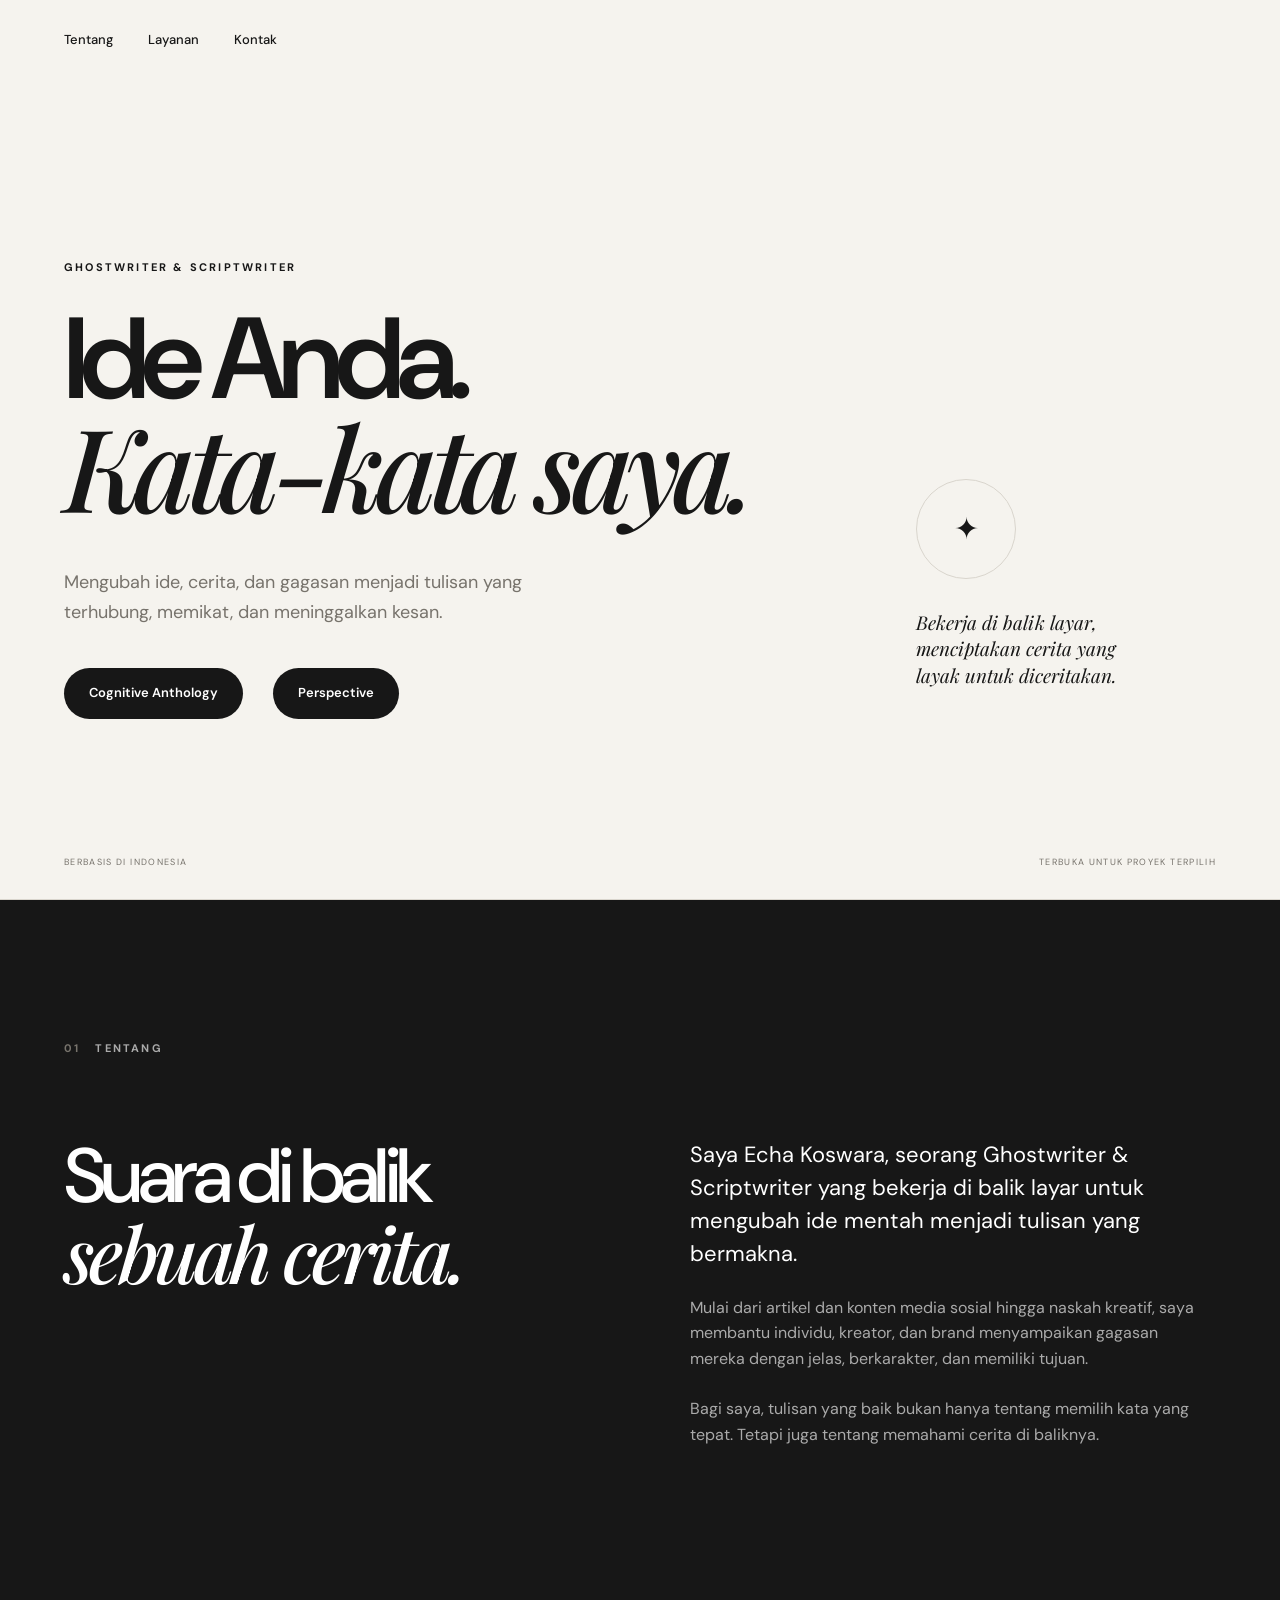
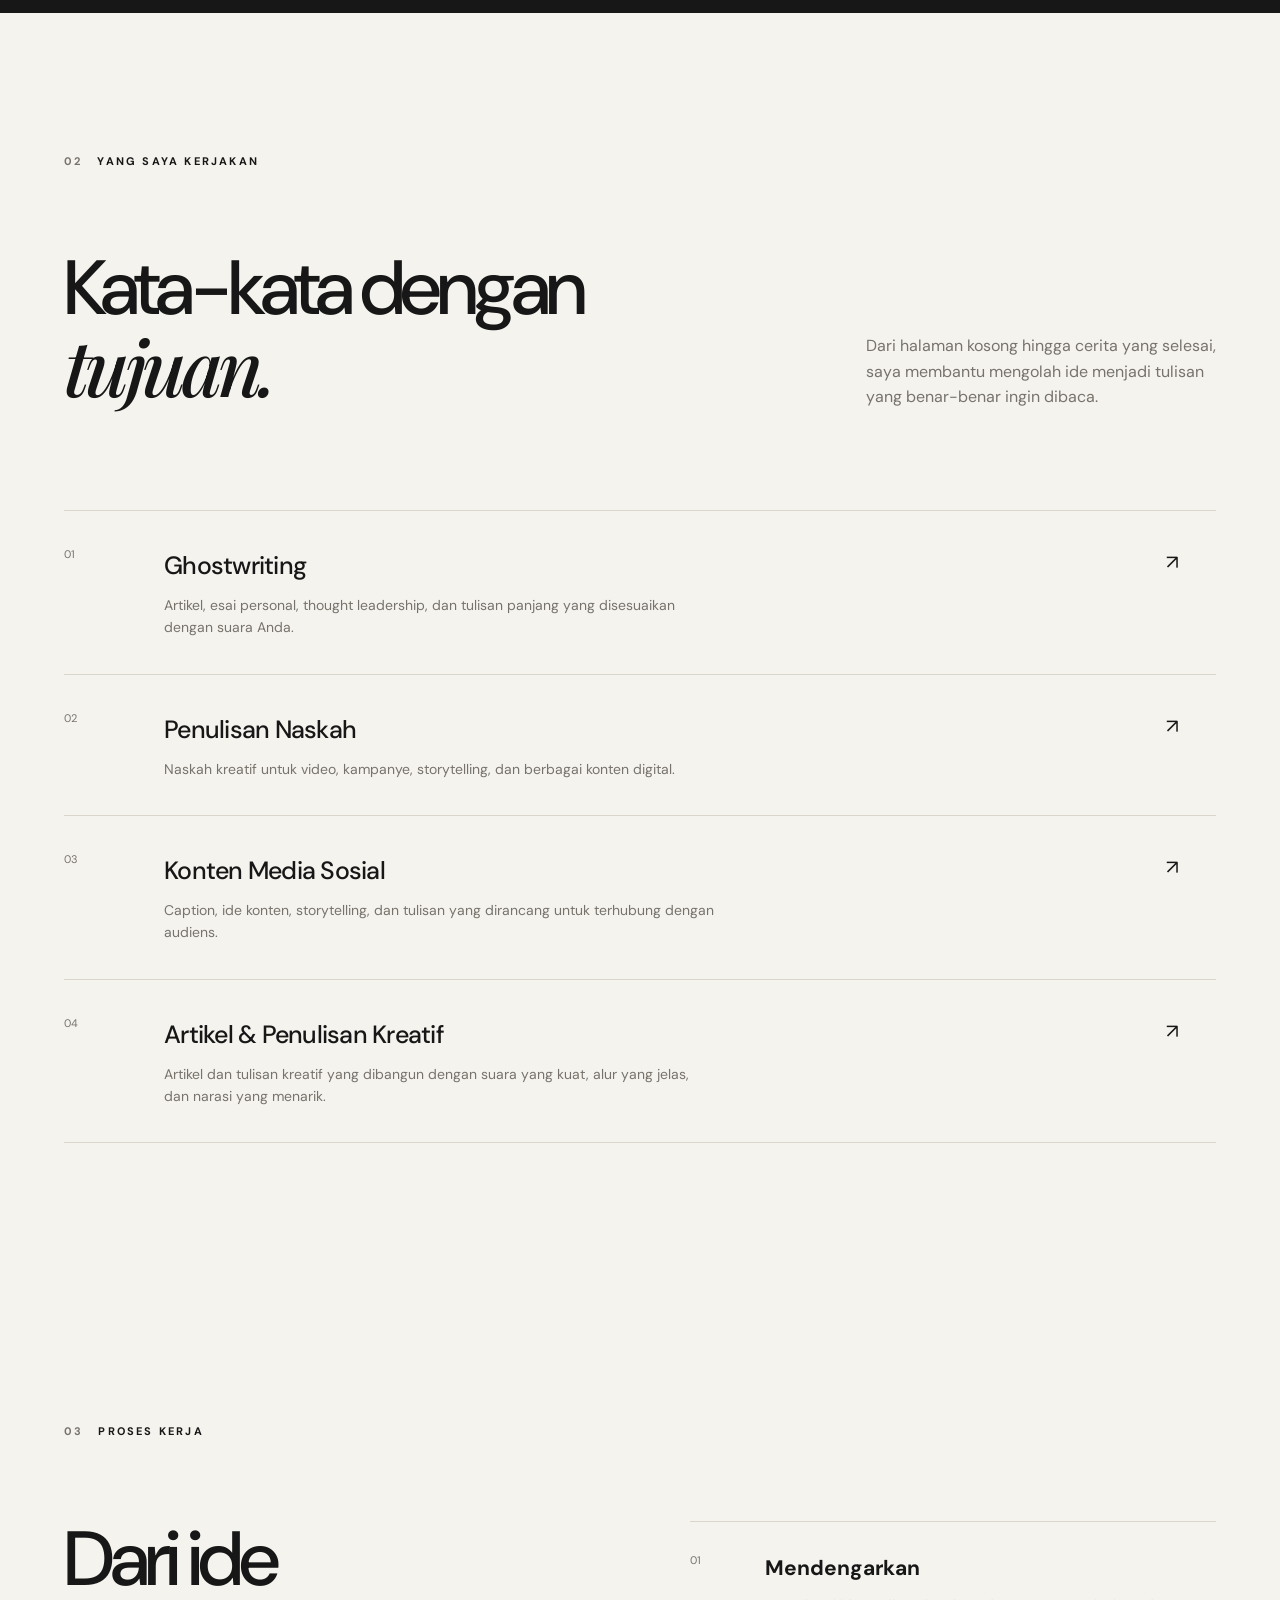
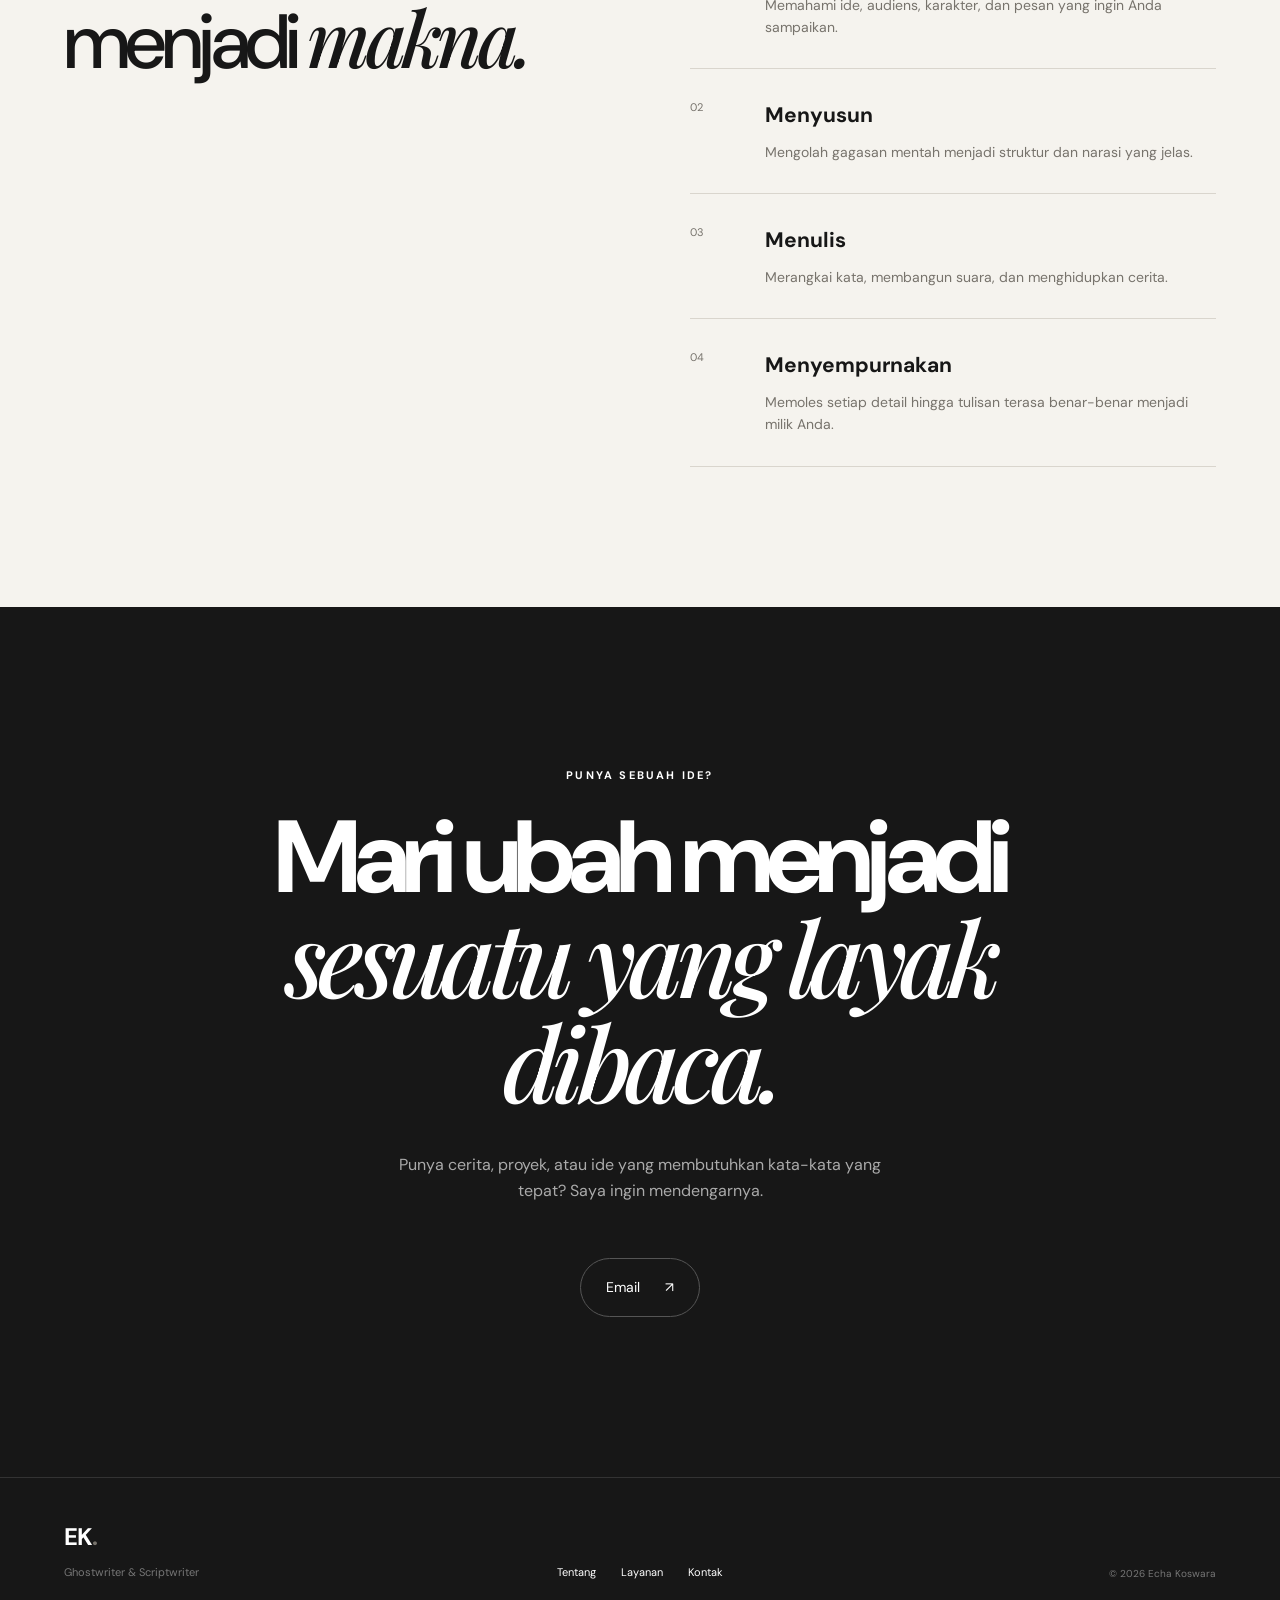
==== commit ef502e97: "Update index.html" ====
--- a/index.html
+++ b/index.html
@@ -61,7 +61,24 @@
         "@id": "https://echa-koswara.github.io/#person"
       },
       "inLanguage": "id-ID"
-    }
+    },
+     {
+      "@type": "CreativeWork",
+      "headline": "Echa Koswara: Ghostwriter dan Jejak Digital dari Sebuah Gagasan",
+      "url": "https://kompasiana.com",
+      "author": {
+        "@type": "Person",
+        "name": "Saiful Halim"
+      }
+    },
+    {
+      "@type": "CreativeWork",
+      "headline": "Cognitive Anthology Echa Koswara: Pikiran, Bahasa, Persepsi dan Realitas?",
+      "url": "https://kompasiana.com",
+      "author": {
+        "@type": "Person",
+        "name": "Gunawan Satyakusuma"
+      }
   ]
 }
 </script>
@@ -112,6 +129,10 @@
 
                         <a href="/cognitive-anthology/" class="button button-dark">
                             Cognitive Anthology 
+                        </a>
+
+                        <a href="/perspective/" class="button button-dark">
+                           Perspective 
                         </a>
 
                     </div>
